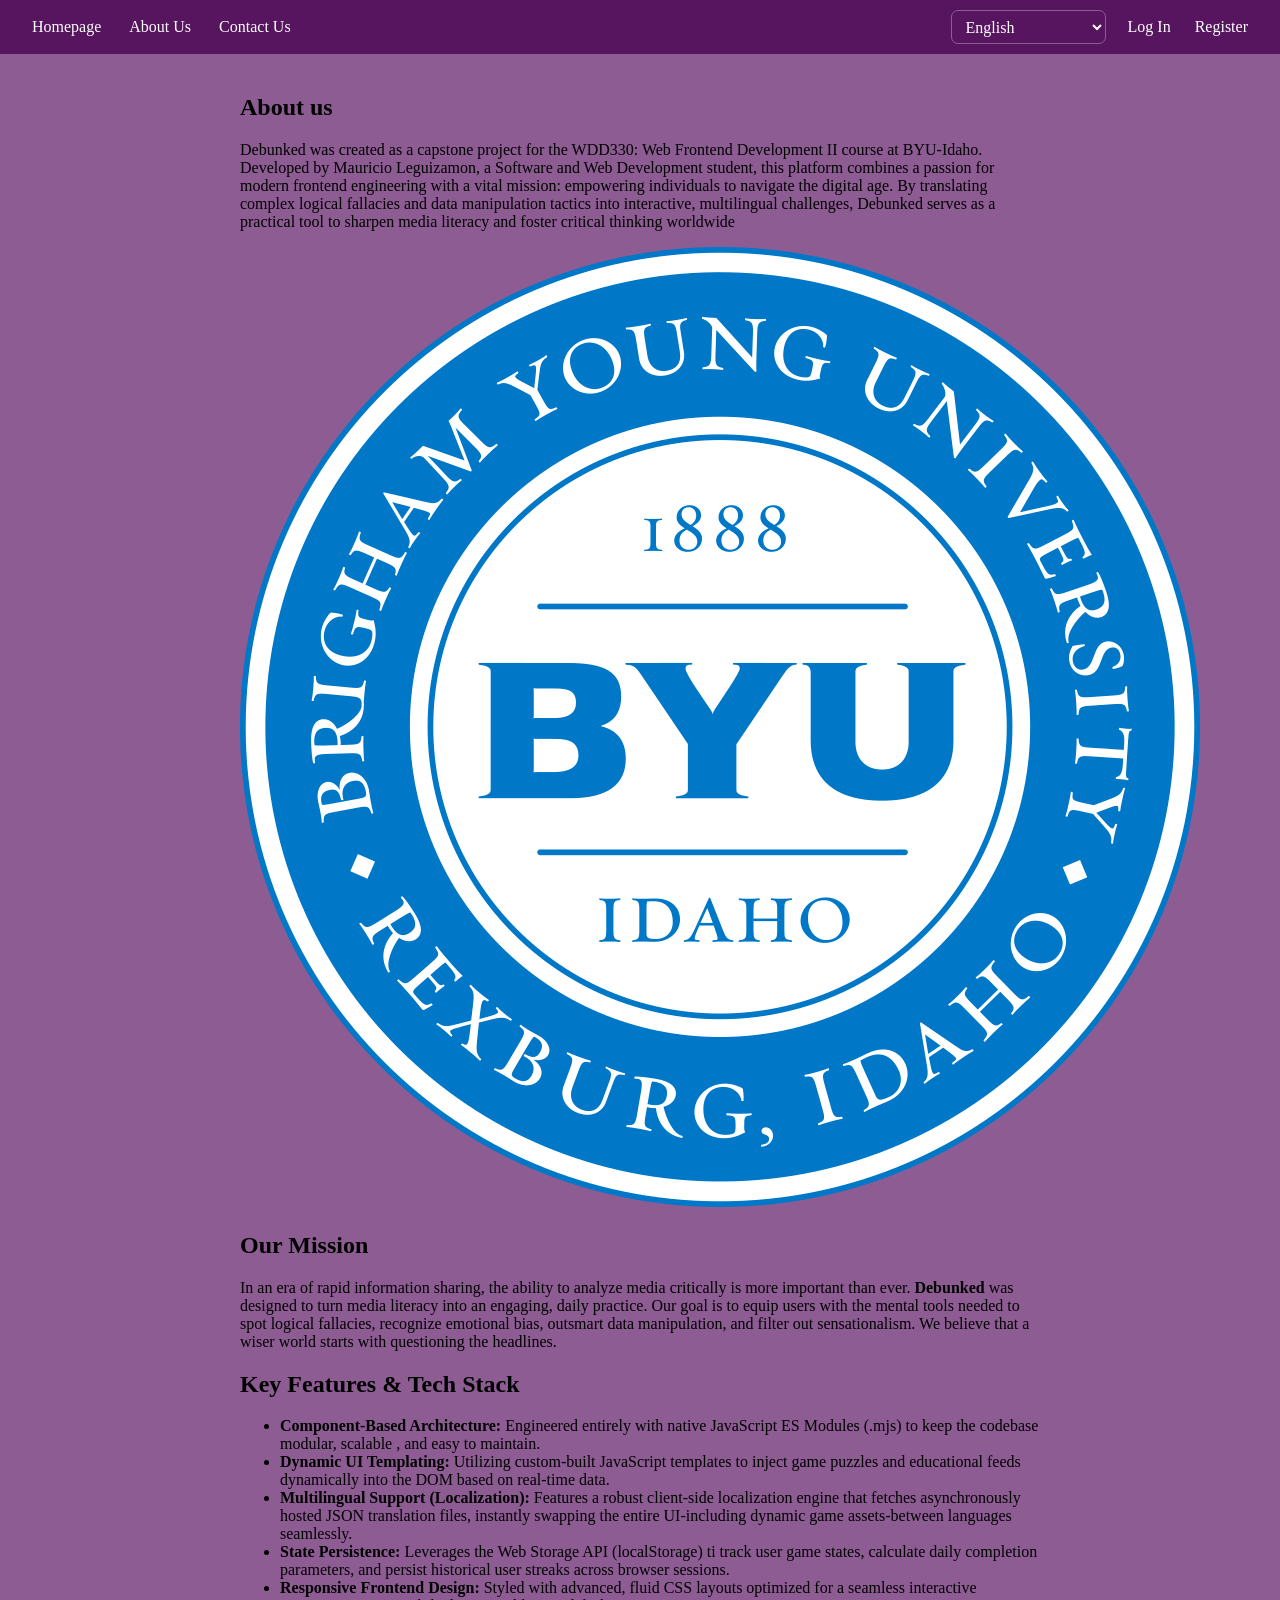
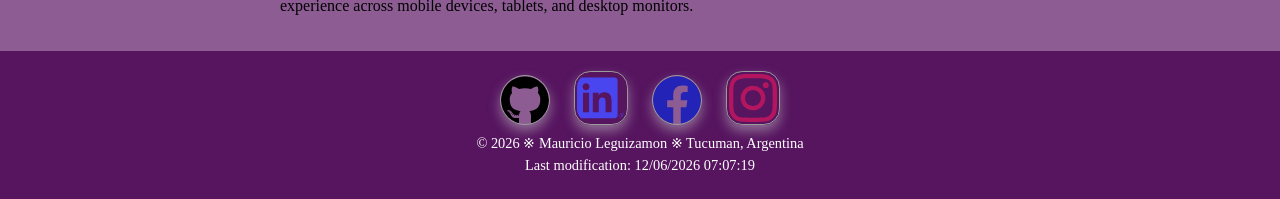
==== about-us.html @ 4e918b2a "language feature fix, about-us.html, contact.html" ====
<!DOCTYPE html>
<html lang="en">
<head>
    <meta charset="UTF-8">
    <meta name="viewport" content="width=device-width, initial-scale=1.0">
    <meta name="author" content="Mauricio Leguizamon">
    <meta name="description" content="A website to grow your wisdom! Learn how to discern between good and bad content from any type of content. From Instagram post to CNN news!">
    <title>Debunked - Homepage</title>
    <link rel="stylesheet" href="css/styles.css">
    <script src="js/main.mjs" type="module"></script>
</head>
<body>
    <header>
        <nav class="navBar">
            <section class="siteLinks">
                <a href="https://mauricioleg.github.io/Final--Project/" data-i18n="nav_homepage">Homepage</a>
                <a href="https://mauricioleg.github.io/Final--Project/about-us.html" data-i18n="nav_about">About Us</a>
                <a href="https://mauricioleg.github.io/Final--Project/contact.html" data-i18n="nav_contact">Contact Us</a>
            </section>
            <section class="log-lang">
                <select id="language-selector">
                    🌐
                    <option value="en">English</option>
                    <option value="es-419">Español (Latam)</option>
                    <option value="es-Es">Español (España)</option>
                    <option value="pt-BR">Português</option>
                    <option value="ja">日本語</option>
                    <option value="ko">한국어</option>
                </select>
                <a href="#" data-i18n="nav_login">Log In</a>
                <a href="#" data-i18n="nav_register">Register</a>
            </section>
        </nav>
    </header>

    <main class="about-container">
        <section class="about-intro">
            <h1>About us</h1>
            <p>Debunked was created as a capstone project for the WDD330: Web Frontend Development II course at BYU-Idaho. 
                Developed by Mauricio Leguizamon, a Software and Web Development student, this platform combines a passion 
                for modern frontend engineering with a vital mission: empowering individuals to navigate the digital age. 
                By translating complex logical fallacies and data manipulation tactics into interactive, multilingual 
                challenges, Debunked serves as a practical tool to sharpen media literacy and foster critical thinking worldwide</p>
            <img src="images/Brigham_Young_University–Idaho_medallion.svg.png" alt="BYU-Idaho logo">
        </section>
        <section class="about-mission">
            <h2>Our Mission</h2>
            <p>In an era of rapid information sharing, the ability to analyze media critically is more important than ever.
                 <strong>Debunked</strong> was designed to turn media literacy into an engaging, daily practice. Our goal is to equip users 
                 with the mental tools needed to spot logical fallacies, recognize emotional bias, outsmart data 
                 manipulation, and filter out sensationalism. We believe that a wiser world starts with questioning the headlines.</p>
        </section>
        <section class="about-tech">
            <h2>Key Features & Tech Stack</h2>
            <ul class="tech-list">
                <li><strong>Component-Based Architecture:</strong> Engineered entirely with native JavaScript ES Modules (.mjs) to keep the codebase modular, scalable , and easy to maintain.</li>
                <li><strong>Dynamic UI Templating:</strong> Utilizing custom-built JavaScript templates to inject game puzzles and educational feeds dynamically into the DOM based on real-time data.</li>
                <li><strong>Multilingual Support (Localization):</strong> Features a robust client-side localization engine that fetches asynchronously hosted JSON translation files, instantly swapping the entire UI-including dynamic game assets-between languages seamlessly.</li>
                <li><strong>State Persistence:</strong> Leverages the Web Storage API (localStorage) ti track user game states, calculate daily completion parameters, and persist historical user streaks across browser sessions.</li>
                <li><strong>Responsive Frontend Design:</strong> Styled with advanced, fluid CSS layouts optimized for a seamless interactive experience across mobile devices, tablets, and desktop monitors.</li>
            </ul>
        </section>
    </main>

    <footer>
        <div class="container">
            <a href="https://github.com/MauricioLeg" target="_blank"><img src="images/github.svg" alt="Link to personal GitHub page" class="round"></a>
            <a href="https://www.linkedin.com/in/mauricio-leguizamon-2504292a5/" target="_blank"><img src="images/linkedin.svg" alt="Link to personal LinkedIn page" class="square"></a>
            <a href="https://www.facebook.com/mauricio.leguizamon.731" target="_blank"><img src="images/facebook.svg" alt="Link to personal Facebook page" class="round"></a>
            <a href="https://www.instagram.com/leguizamon2337/" target="_blank"><img src="images/instagram.svg" alt="Link to personal Instagram page" class="square"></a>
        </div>
        <div class="info">
            <p>© <span id="currentyear"></span> ※ Mauricio Leguizamon ※ Tucuman, Argentina</p>
            <p id="lastModified"></p>
        </div>
    </footer>
</body>
</html>
---- css/styles.css ----
:root {
    --primary-color: #571560;
    --secondary-color: #8d5c93;
    --third-color: #a8a8a8;
    --accent-color-1: #ffffff;
    --accent-color-2: #000000;
    --font-base: 'Segoe UI';

}
body {
    margin: 0;
    padding: 0;
    box-sizing: border-box;
    font-family: var(--font-base);
    display: flex;
    flex-direction: column;
    min-height: 100vh;
    background-color: var(--secondary-color);
}

/********************** Navigation bar style **********************/
.navBar {
    display: flex;
    justify-content: space-between;
    background-color: var(--primary-color);
    padding: 10px 20px;
    margin: 0;
    align-items: center;
    align-self: center;
}
.navBar a,
.navBar p {
    color: var(--accent-color-1);
    text-decoration: none;
    padding: 8px 12px;
}
.navBar a:hover {
    background-color: #6d1a78;
}

.log-lang {
    display: flex;
}
#language {
    background-color: var(--primary-color);
    border: none;
    font-size: large;
}

/*********************** Main content ***********************/
main {
    flex: 1;
    max-width: 800px;
    width: 100%;
    margin: 0 auto;
    padding: 20px;
}
.puzzle-card {
    background-color: var(--third-color);
    color: var(--accent-color-2);
    border: 2px solid var(--secondary-color);
    border-radius: 12px;
    padding: 25px;
    box-shadow: 0 4px 10px rgba(0, 0, 0, 0.05);
    text-align: center;
    margin-bottom: 30px;
}
.headline {
    font-size: 1.3rem;
    font-weight: 600;
    font-style: italic;
    margin: 20px 0;
    color: var(--accent-color-2);
    line-height: 1.5;
}
.choices {
    display: grid;
    grid-template-columns: repeat(auto-fit, minmax(180px, 1fr));
    gap: 15px;
    margin: 25px 0;
}
.choice-btn {
    background-color: var(--accent-color-1);
    color: var(--primary-color);
    border: 2px solid var(--third-color);
    padding: 12px 20px;
    font-size: 1rem;
    font-weight: bold;
    border-radius: 9px;
    cursor: pointer;
    transition: all 0.2s ease;
}
.choice-btn:hover {
    background-color: var(--secondary-color);
    color: var(--accent-color-2);
}

#feedback {
    margin-top: 20px;
    padding: 15px;
    border-radius: 8px;
    font-weight: 500;
    line-height: 1.4;
}
.feedback-success {
    background-color: #e8f5e9;
    color: var(--accent-color-2);
    border: 1px solid var(--third-color);
}
.feedback-error {
    background-color: #ffebee;
    color: #830000;
    border: 1px solid #000000;
}
.hidden {
    display: none;
}

/************** News Section **************/
.news-section {
    margin-top: 40px;
}
.section-title {
    color: var(--accent-color-1);
    font-size: 1.5rem;
    margin-bottom: 20px;
    border-bottom: 2px solid var(--primary-color);
    padding-bottom: 8px;
}
.news-grid {
    display: grid;
    grid-template-columns: repeat(auto-fit, minmax(300px, 1fr));
    gap: 20px;
}
.news-card {
    background-color: var(--accent-color-1);
    border-radius: 8px;
    padding: 20px;
    box-shadow: 0 4px 10px rgba(0, 0, 0, 0.1);
    display: flex;
    flex-direction: column;
    justify-content: space-between;
}
.news-card h3 {
    margin-top: 0;
    color: var(--accent-color-2);
    font-size: 1.2rem;
}
.news-snippet {
    color: #444;
    font-size: 0.95rem;
    line-height: 1.4;
    margin-bottom: 20px;
}
.read-more-btn {
    align-self: flex-start;
    color: var(--accent-color-1);
    text-decoration: none;
    font-weight: bold;
    font-size: 0.9rem;
    transition: color 0.2s ease;
}
.read-more-btn:hover {
    color: var(--secondary-color);
}

/************** Footer  **************/
footer {
    background-color: var(--primary-color);
    color: var(--accent-color-1);
    padding: 20px;
    text-align: center;
}

footer a {
    color: var(--accent-color-1);
    margin: 0 10px;
    text-decoration: none;
    font-size: 1.2rem;
    display: inline-block;
    transition: color 0.3s ease, transform 0.3s ease;
}
footer a img {
    border: 1px solid #9b9b9b;
    box-shadow: 0 6px 12px rgba(200, 200, 200, 0.5);
    transition: box-shadow 0.3s ease;
}
.round {
    background-color: var(--secondary-color);
    border-radius: 50%;
}
.square {
    border-radius: 30%;
    padding: 2px;
}
footer a img:hover {
    color: var(--accent-color-2);
    transform: scale(1.1);
    box-shadow: 0 10px 20px rgba(200, 200, 200, 0.6);
}
footer .container {
    margin-top: auto;
}
.info p {
    margin: 5px 0;
    font-size: 0.9rem;
}

/*********** Language Selector ***********/
#language-selector {
    background-color: var(--primary-color);
    color: var(--accent-color-1);
    border: 1px solid var(--secondary-color);
    border-radius: 7px;
    padding: 6px 10px;
    font-size: 1rem;
    font-family: var(--font-base);
    cursor: pointer;
    outline: none;
    margin-right: 10px;
}
#language-selector {
    background-color: var(--primary-color);
    color: var(--accent-color-1);
}
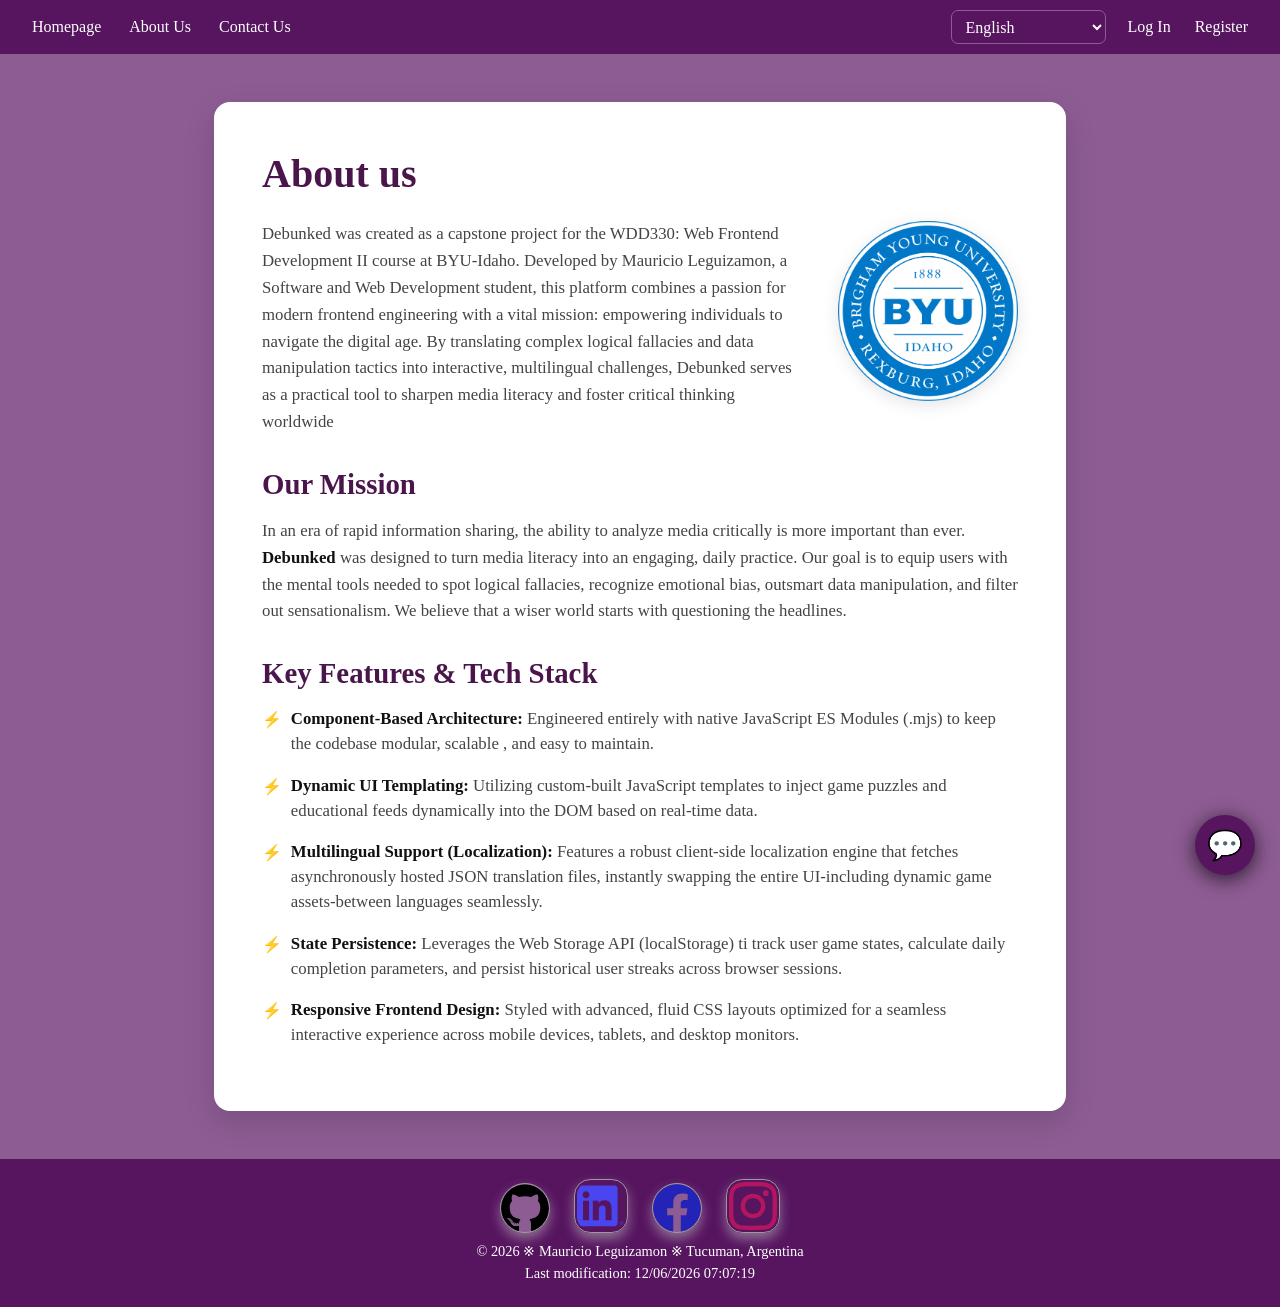
==== commit a204c369: "contact us modal, about us css" ====
--- a/about-us.html
+++ b/about-us.html
@@ -34,32 +34,36 @@
     </header>
 
     <main class="about-container">
-        <section class="about-intro">
-            <h1>About us</h1>
-            <p>Debunked was created as a capstone project for the WDD330: Web Frontend Development II course at BYU-Idaho. 
-                Developed by Mauricio Leguizamon, a Software and Web Development student, this platform combines a passion 
-                for modern frontend engineering with a vital mission: empowering individuals to navigate the digital age. 
-                By translating complex logical fallacies and data manipulation tactics into interactive, multilingual 
-                challenges, Debunked serves as a practical tool to sharpen media literacy and foster critical thinking worldwide</p>
-            <img src="images/Brigham_Young_University–Idaho_medallion.svg.png" alt="BYU-Idaho logo">
-        </section>
-        <section class="about-mission">
-            <h2>Our Mission</h2>
-            <p>In an era of rapid information sharing, the ability to analyze media critically is more important than ever.
-                 <strong>Debunked</strong> was designed to turn media literacy into an engaging, daily practice. Our goal is to equip users 
-                 with the mental tools needed to spot logical fallacies, recognize emotional bias, outsmart data 
-                 manipulation, and filter out sensationalism. We believe that a wiser world starts with questioning the headlines.</p>
-        </section>
-        <section class="about-tech">
-            <h2>Key Features & Tech Stack</h2>
-            <ul class="tech-list">
-                <li><strong>Component-Based Architecture:</strong> Engineered entirely with native JavaScript ES Modules (.mjs) to keep the codebase modular, scalable , and easy to maintain.</li>
-                <li><strong>Dynamic UI Templating:</strong> Utilizing custom-built JavaScript templates to inject game puzzles and educational feeds dynamically into the DOM based on real-time data.</li>
-                <li><strong>Multilingual Support (Localization):</strong> Features a robust client-side localization engine that fetches asynchronously hosted JSON translation files, instantly swapping the entire UI-including dynamic game assets-between languages seamlessly.</li>
-                <li><strong>State Persistence:</strong> Leverages the Web Storage API (localStorage) ti track user game states, calculate daily completion parameters, and persist historical user streaks across browser sessions.</li>
-                <li><strong>Responsive Frontend Design:</strong> Styled with advanced, fluid CSS layouts optimized for a seamless interactive experience across mobile devices, tablets, and desktop monitors.</li>
-            </ul>
-        </section>
+        <div class="about-card">
+            <h1 data-i18n="about-title">About us</h1>
+            <section class="about-intro">
+                <div class="about-logo-wrapper">
+                    <img src="images/Brigham_Young_University–Idaho_medallion.svg.png" alt="BYU-Idaho logo" width="200" height="200">
+                </div>
+                <p>Debunked was created as a capstone project for the WDD330: Web Frontend Development II course at BYU-Idaho. 
+                    Developed by Mauricio Leguizamon, a Software and Web Development student, this platform combines a passion 
+                    for modern frontend engineering with a vital mission: empowering individuals to navigate the digital age. 
+                    By translating complex logical fallacies and data manipulation tactics into interactive, multilingual 
+                    challenges, Debunked serves as a practical tool to sharpen media literacy and foster critical thinking worldwide</p>
+            </section>
+            <section class="about-mission">
+                <h2 data-i18n="about-mission-title">Our Mission</h2>
+                <p>In an era of rapid information sharing, the ability to analyze media critically is more important than ever.
+                    <strong>Debunked</strong> was designed to turn media literacy into an engaging, daily practice. Our goal is to equip users 
+                    with the mental tools needed to spot logical fallacies, recognize emotional bias, outsmart data 
+                    manipulation, and filter out sensationalism. We believe that a wiser world starts with questioning the headlines.</p>
+            </section>
+            <section class="about-tech">
+                <h2 data-i18n="about-tech-title">Key Features & Tech Stack</h2>
+                <ul class="tech-list">
+                    <li><strong>Component-Based Architecture:</strong> Engineered entirely with native JavaScript ES Modules (.mjs) to keep the codebase modular, scalable , and easy to maintain.</li>
+                    <li><strong>Dynamic UI Templating:</strong> Utilizing custom-built JavaScript templates to inject game puzzles and educational feeds dynamically into the DOM based on real-time data.</li>
+                    <li><strong>Multilingual Support (Localization):</strong> Features a robust client-side localization engine that fetches asynchronously hosted JSON translation files, instantly swapping the entire UI-including dynamic game assets-between languages seamlessly.</li>
+                    <li><strong>State Persistence:</strong> Leverages the Web Storage API (localStorage) ti track user game states, calculate daily completion parameters, and persist historical user streaks across browser sessions.</li>
+                    <li><strong>Responsive Frontend Design:</strong> Styled with advanced, fluid CSS layouts optimized for a seamless interactive experience across mobile devices, tablets, and desktop monitors.</li>
+                </ul>
+            </section>
+        </div>
     </main>
 
     <footer>
@@ -74,5 +78,33 @@
             <p id="lastModified"></p>
         </div>
     </footer>
+    <button id="contact-btn" title="Contact Us">💬</button>
+
+    <div id="contact-modal" class="modal-overlay hidden">
+        <div class="modal-card">
+            <button id="close-btn" class="close-btn">&times;</button>
+            <h2 data-i18n="contact-title">Get in Touch</h2>
+            <form id="contact-form" novalidate>
+                <div class="form-group">
+                    <label for="email" data-i18n="contact-label-email">Email</label>
+                    <input type="email" id="email" required placeholder="your.email@example.com">
+                </div>
+                <div class="form-group">
+                    <label for="message-type" data-i18n="contact-label-purpose">Purpose</label>
+                    <select id="message-type">
+                        <option value="feedback" data-i18n="contact-feedback">General Feedback</option>
+                        <option value="bug" data-i18n="contact-bug">Report a Bug</option>
+                        <option value="suggestion" data-i18n="contact-suggestion">Suggest a Headline</option>
+                    </select>
+                </div>
+                <div class="form-group">
+                    <label for="message" data-i18n="contact-message">Message</label>
+                    <textarea id="message" rows="4" required placeholder="Write your message here"></textarea>
+                </div>
+                    <button type="submit" class="submit-btn" data-i18n="contact-btn-submit">Send Message</button>
+            </form>
+            <div id="form-feedback" class="hidden"></div>
+        </div>
+    </div>
 </body>
 </html>
--- a/css/styles.css
+++ b/css/styles.css
@@ -222,4 +222,262 @@
 #language-selector {
     background-color: var(--primary-color);
     color: var(--accent-color-1);
+}
+
+/***************** Contact us Modal *****************/
+#contact-btn {
+    position: fixed;
+    bottom: 25px;
+    right: 25px;
+    background-color: var(--primary-color, #4a154b);
+    color: white;
+    border: none;
+    border-radius: 50%;
+    width: 60px;
+    height: 60px;
+    font-size: 1.8rem;
+    cursor: pointer;
+    box-shadow: 0 4px 20px rgba(0, 0, 0, 0.7);
+    z-index: 999;
+    transition: transform 0.2s ease, background-color 0.2s ease;
+    display: flex;
+    justify-content: center;
+    align-items: center;
+}
+#contact-btn:hover {
+    transform: scale(1.1);
+    background-color: #360f37;
+}
+.modal-overlay {
+    position: fixed;
+    top: 0;
+    left: 0;
+    width: 100%;
+    height: 100%;
+    background-color: rgba(0, 0, 0, 0.5);
+    backdrop-filter: blur(5px);
+    display: flex;
+    justify-content: center;
+    align-items: center;
+    z-index: 1000;
+}
+.modal-card {
+    background: #ffffff;
+    padding: 2.5rem;
+    border-radius: 20px;
+    width: 90%;
+    max-width: 460px;
+    position: relative;
+    box-shadow: 0 15px 35px rgba(0, 0, 0, 0.3);
+    font-family: inherit;
+    box-sizing: border-box;
+}
+.modal-card h2 {
+    color: #4a154b;
+    font-size: 2.2rem;
+    font-weight: 800;
+    text-align: center;
+    margin-top: 0;
+    margin-bottom: 1.8rem;
+}
+.form-group {
+    display: flex;
+    flex-direction: column;
+    align-items: flex-start;
+    margin-bottom: 1.2rem;
+    width: 100%;
+}
+.form-group label {
+    font-weight: 700;
+    color: #111111;
+    margin-bottom: 0.4rem;
+    font-size: 0.95rem;
+}
+.form-group input, 
+.form-group select, 
+.form-group textarea {
+    width: 100%;
+    padding: 0.75rem 1rem;
+    border: 2px solid #222222;
+    border-radius: 10px;
+    font-size: 1rem;
+    font-family: inherit;
+    box-sizing: border-box;
+    outline: none;
+    transition: border-color 0.2s, box-shadow 0.2s;
+}
+.form-group select {
+    appearance: none;
+    -webkit-appearance: none;
+    -moz-appearance: none;
+    background-image: url("data:image/svg+xml;charset=UTF-8,%3csvg xmlns='http://www.w3.org/2000/svg' viewBox='0 0 24 24' fill='none' stroke='%23222222' stroke-width='2' stroke-linecap='round' stroke-linejoin='round'%3e%3cpolyline points='6 9 12 15 18 9'%3e%3c/polyline%3e%3c/svg%3e");
+    background-repeat: no-repeat;
+    background-position: right 1rem center;
+    background-size: 1.2rem;
+    padding-right: 2.5rem;
+}
+.form-group textarea {
+    resize: none;
+}
+.form-group input:focus, 
+.form-group select:focus, 
+.form-group textarea:focus {
+    border-color: #4a154b;
+    box-shadow: 0 0 0 4px rgba(74, 21, 75, 0.15);
+}
+.submit-btn {
+    width: 100%;
+    background-color: #4a154b;
+    color: #ffffff;
+    border: none;
+    border-radius: 50px;
+    padding: 0.9rem;
+    font-size: 1.1rem;
+    font-weight: 700;
+    cursor: pointer;
+    margin-top: 0.5rem;
+    box-shadow: 0 4px 12px rgba(74, 21, 75, 0.3);
+    transition: background-color 0.2s, transform 0.1s;
+}
+.submit-btn:hover {
+    background-color: #360f37;
+}
+.submit-btn:active {
+    transform: scale(0.98);
+}
+.close-btn {
+    position: absolute;
+    top: 20px;
+    right: 20px;
+    background: none;
+    border: none;
+    font-size: 1.8rem;
+    cursor: pointer;
+    color: #555555;
+    line-height: 1;
+    transition: color 0.2s;
+}
+.close-btn:hover {
+    color: #000000;
+}
+#form-feedback {
+    margin-top: 1.2rem;
+    padding: 0.75rem;
+    border-radius: 10px;
+    text-align: center;
+    font-weight: bold;
+    font-size: 0.95rem;
+}
+#form-feedback.success {
+    background-color: #e6f4ea;
+    color: #137333;
+}
+#form-feedback.error {
+    background-color: #fce8e6;
+    color: #c5221f;
+}
+.hidden {
+    display: none;
+}
+
+/************** About us page **************/
+.about-container {
+    max-width: 900px;
+    margin: 3rem auto;
+    padding: 0 1.5rem;
+    box-sizing: border-box;
+}
+
+/* Clear Glassmorphism / Minimal Card Wrap */
+.about-card {
+    background-color: #ffffff;
+    color: #222222;
+    padding: 3rem;
+    border-radius: 16px;
+    box-shadow: 0 10px 30px rgba(0, 0, 0, 0.15);
+}
+
+/* Headings Typography */
+.about-card h1 {
+    color: #4a154b;
+    font-size: 2.5rem;
+    font-weight: 800;
+    margin-top: 0;
+    margin-bottom: 1.5rem;
+}
+
+.about-card h2 {
+    color: #4a154b;
+    font-size: 1.8rem;
+    font-weight: 700;
+    margin-top: 2rem;
+    margin-bottom: 1rem;
+}
+
+/* Base Paragraph Typography */
+.about-card p {
+    font-size: 1.05rem;
+    line-height: 1.6;
+    color: #444444;
+    margin-bottom: 1.2rem;
+}
+
+.about-card strong {
+    color: #111111;
+}
+
+/* --- THE TEXT SURROUNDING MIXIN FIX --- */
+
+/* Parent Container ensuring floats behave nicely */
+.about-intro {
+    display: block; /* Turns off any Flexbox/Grid behavior */
+    width: 100%;
+}
+
+/* Float the logo layout box to the right side */
+.about-logo-wrapper {
+    float: right;
+    margin-left: 2rem;      /* Creates a breathing buffer on the left of the image */
+    margin-bottom: 1rem;    /* Creates a breathing buffer below the image */
+    max-width: 180px;       /* Constrains size nicely */
+    width: 100%;
+}
+
+/* Logo Image Attributes */
+.about-logo-wrapper img {
+    width: 100%;
+    height: auto;
+    display: block;
+    filter: drop-shadow(0 4px 8px rgba(0, 0, 0, 0.1));
+}
+
+/* Essential Reset: Prevents elements below from accidentally sliding up into the float */
+.about-divider {
+    clear: both; 
+    border: none;
+    border-top: 2px solid #eeeeee;
+    margin: 2.5rem 0;
+}
+
+/* --- Tech Stack Features Formatting --- */
+.tech-list {
+    list-style: none;
+    padding-left: 0;
+}
+
+.tech-list li {
+    font-size: 1.05rem;
+    line-height: 1.5;
+    margin-bottom: 1rem;
+    padding-left: 1.8rem;
+    position: relative;
+    color: #444444;
+}
+
+.tech-list li::before {
+    content: "⚡";
+    position: absolute;
+    left: 0;
+    top: 2px;
+    font-size: 1rem;
 }
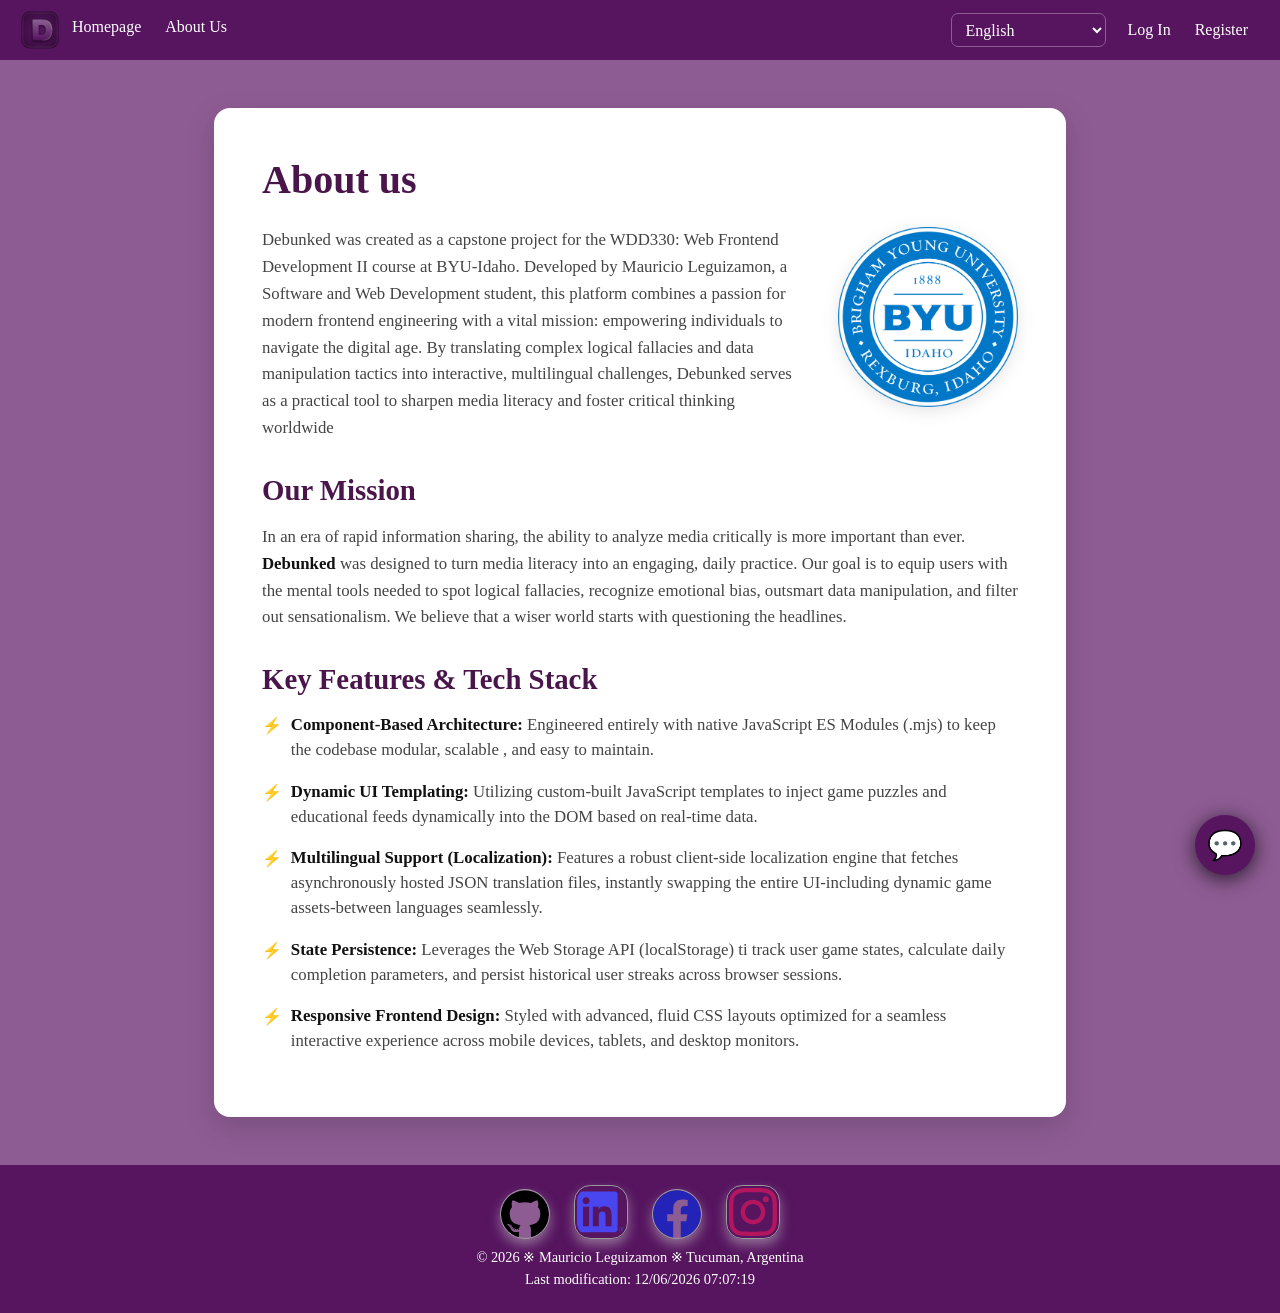
==== commit 0e5fc6a9: "debunked icon, page title and navbar" ====
--- a/about-us.html
+++ b/about-us.html
@@ -5,6 +5,7 @@
     <meta name="viewport" content="width=device-width, initial-scale=1.0">
     <meta name="author" content="Mauricio Leguizamon">
     <meta name="description" content="A website to grow your wisdom! Learn how to discern between good and bad content from any type of content. From Instagram post to CNN news!">
+    <link rel="icon" href="images/debunked.svg">
     <title>Debunked - Homepage</title>
     <link rel="stylesheet" href="css/styles.css">
     <script src="js/main.mjs" type="module"></script>
@@ -13,9 +14,9 @@
     <header>
         <nav class="navBar">
             <section class="siteLinks">
+                <img src="images/debunked.svg" alt="Debunked icon" width=" 40px" height="40px">
                 <a href="https://mauricioleg.github.io/Final--Project/" data-i18n="nav_homepage">Homepage</a>
                 <a href="https://mauricioleg.github.io/Final--Project/about-us.html" data-i18n="nav_about">About Us</a>
-                <a href="https://mauricioleg.github.io/Final--Project/contact.html" data-i18n="nav_contact">Contact Us</a>
             </section>
             <section class="log-lang">
                 <select id="language-selector">
--- a/css/styles.css
+++ b/css/styles.css
@@ -45,6 +45,10 @@
     background-color: var(--primary-color);
     border: none;
     font-size: large;
+}
+.siteLinks {
+    display: flex;
+    justify-content: center;
 }
 
 /*********************** Main content ***********************/
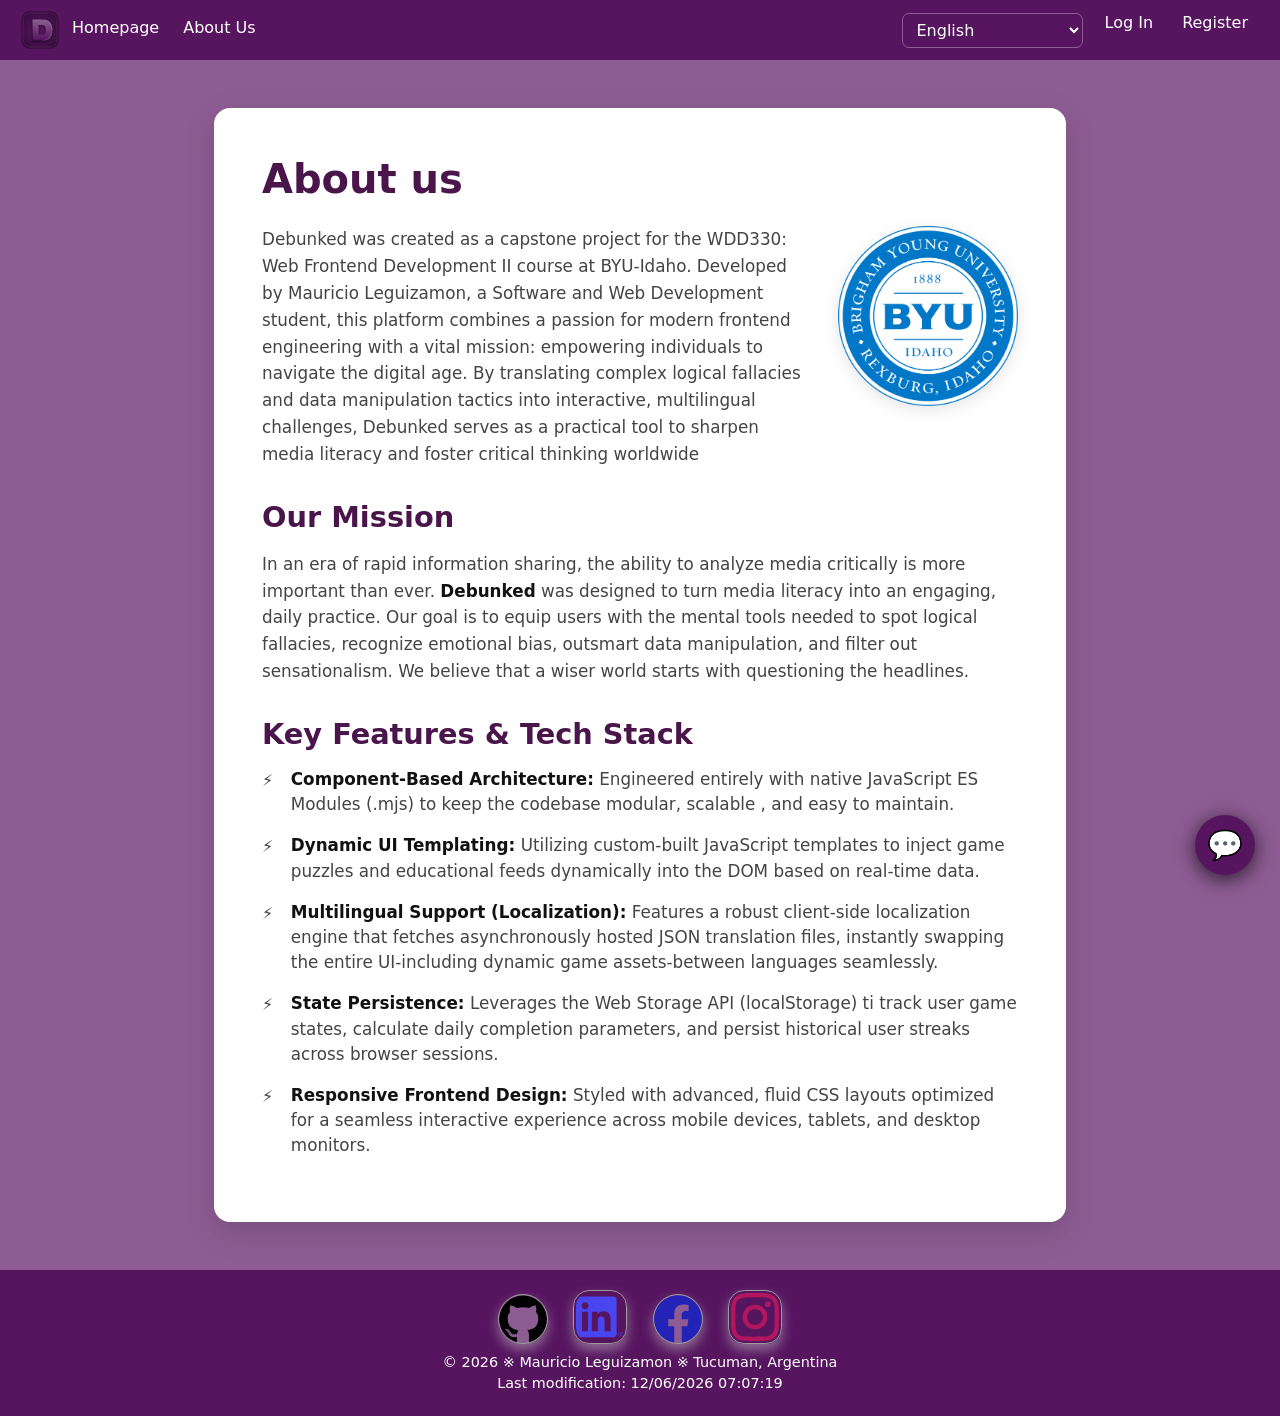
==== commit ce0af656: "logout button added" ====
--- a/about-us.html
+++ b/about-us.html
@@ -23,13 +23,15 @@
                     🌐
                     <option value="en">English</option>
                     <option value="es-419">Español (Latam)</option>
-                    <option value="es-Es">Español (España)</option>
+                    <option value="es-ES">Español (España)</option>
                     <option value="pt-BR">Português</option>
                     <option value="ja">日本語</option>
                     <option value="ko">한국어</option>
                 </select>
-                <a href="#" data-i18n="nav_login">Log In</a>
-                <a href="#" data-i18n="nav_register">Register</a>
+                <div id="auth-nav-container">
+                    <a href="#" id="nav-login" data-i18n="nav_login">Log In</a>
+                    <a href="#" id="nav-register" data-i18n="nav_register">Register</a>
+                </div>
             </section>
         </nav>
     </header>
@@ -107,5 +109,36 @@
             <div id="form-feedback" class="hidden"></div>
         </div>
     </div>
+    <div id="auth-modal" class="modal-overlay hidden">
+        <div class="modal-card">
+            <button id="auth-close-btn" class="close-btn">&times;</button>
+            <h2 id="auth-title">Register</h2>
+
+            <form id="auth-form" novalidate>
+                <div class="form-group">
+                    <label for="auth-username">Username</label>
+                    <input type="text" id="auth-username" required placeholder="Choose a username">
+                </div>
+                
+                <div class="form-group" id="auth-age-group">
+                    <label for="auth-age">Age</label>
+                    <input type="number" id="auth-age" required placeholder="Your age" min="13">
+                </div>
+
+                <div class="form-group">
+                    <label for="auth-password">Password</label>
+                    <input type="password" id="auth-password" required placeholder="Enter password">
+                </div>
+
+                <button type="submit" class="submit-btn" id="auth-submit-btn">Create Account</button>
+            </form>
+            
+            <p class="auth-toggle-container">
+                <a href="#" id="auth-toggle-link">Already have an account? Log in here</a>
+            </p>
+
+            <div id="auth-feedback" class="auth-feedback hidden"></div>
+        </div>
+    </div>
 </body>
 </html>
--- a/css/styles.css
+++ b/css/styles.css
@@ -4,7 +4,7 @@
     --third-color: #a8a8a8;
     --accent-color-1: #ffffff;
     --accent-color-2: #000000;
-    --font-base: 'Segoe UI';
+    --font-base: 'Segoe UI', system-ui, -apple-system, sans-serif;
 
 }
 body {
@@ -49,6 +49,46 @@
 .siteLinks {
     display: flex;
     justify-content: center;
+}
+
+/************** User profile button styling **************/
+.user-profile-menu {
+    position: relative;
+    display: inline-block;
+}
+.nav-username-btn {
+    background: none;
+    border: none;
+    color: var(--text-color, #ffffff);
+    font-size: 1rem;
+    font-weight: bold;
+    cursor: pointer;
+    padding: 5px 10px;
+}
+.dropdown-content {
+    position: absolute;
+    right: 0;
+    top: 100%;
+    background-color: #ffffff;
+    box-shadow: 0px 4px 12px rgba(0, 0, 0, 0.15);
+    border-radius: 6px;
+    min-width: 120px;
+    z-index: 1000;
+    overflow: hidden;
+}
+.dropdown-content a {
+    color: #333333 !important;
+    padding: 10px 15px;
+    text-decoration: none;
+    display: block;
+    font-size: 0.9rem;
+    text-align: right;
+}
+.dropdown-content a:hover {
+    background-color: #f1f1f1;
+}
+.hidden {
+    display: none;
 }
 
 /*********************** Main content ***********************/
@@ -222,10 +262,6 @@
     cursor: pointer;
     outline: none;
     margin-right: 10px;
-}
-#language-selector {
-    background-color: var(--primary-color);
-    color: var(--accent-color-1);
 }
 
 /***************** Contact us Modal *****************/
@@ -391,8 +427,6 @@
     padding: 0 1.5rem;
     box-sizing: border-box;
 }
-
-/* Clear Glassmorphism / Minimal Card Wrap */
 .about-card {
     background-color: #ffffff;
     color: #222222;
@@ -400,8 +434,6 @@
     border-radius: 16px;
     box-shadow: 0 10px 30px rgba(0, 0, 0, 0.15);
 }
-
-/* Headings Typography */
 .about-card h1 {
     color: #4a154b;
     font-size: 2.5rem;
@@ -409,7 +441,6 @@
     margin-top: 0;
     margin-bottom: 1.5rem;
 }
-
 .about-card h2 {
     color: #4a154b;
     font-size: 1.8rem;
@@ -417,58 +448,42 @@
     margin-top: 2rem;
     margin-bottom: 1rem;
 }
-
-/* Base Paragraph Typography */
 .about-card p {
     font-size: 1.05rem;
     line-height: 1.6;
     color: #444444;
     margin-bottom: 1.2rem;
 }
-
 .about-card strong {
     color: #111111;
 }
-
-/* --- THE TEXT SURROUNDING MIXIN FIX --- */
-
-/* Parent Container ensuring floats behave nicely */
 .about-intro {
-    display: block; /* Turns off any Flexbox/Grid behavior */
-    width: 100%;
-}
-
-/* Float the logo layout box to the right side */
+    display: block;
+    width: 100%;
+}
 .about-logo-wrapper {
     float: right;
-    margin-left: 2rem;      /* Creates a breathing buffer on the left of the image */
-    margin-bottom: 1rem;    /* Creates a breathing buffer below the image */
-    max-width: 180px;       /* Constrains size nicely */
-    width: 100%;
-}
-
-/* Logo Image Attributes */
+    margin-left: 2rem;
+    margin-bottom: 1rem;
+    max-width: 180px;
+    width: 100%;
+}
 .about-logo-wrapper img {
     width: 100%;
     height: auto;
     display: block;
     filter: drop-shadow(0 4px 8px rgba(0, 0, 0, 0.1));
 }
-
-/* Essential Reset: Prevents elements below from accidentally sliding up into the float */
 .about-divider {
     clear: both; 
     border: none;
     border-top: 2px solid #eeeeee;
     margin: 2.5rem 0;
 }
-
-/* --- Tech Stack Features Formatting --- */
 .tech-list {
     list-style: none;
     padding-left: 0;
 }
-
 .tech-list li {
     font-size: 1.05rem;
     line-height: 1.5;
@@ -477,11 +492,40 @@
     position: relative;
     color: #444444;
 }
-
 .tech-list li::before {
     content: "⚡";
     position: absolute;
     left: 0;
     top: 2px;
     font-size: 1rem;
+}
+
+/******************* Auth Modal style *******************/
+.auth-toggle-container {
+    text-align: center;
+    margin-top: 15px;
+}
+.auth-toggle-link {
+    text-decoration: none;
+    transition: color 0.2s ease;
+}
+.auth-toggle-link:hover {
+    color: #360f37;
+    text-decoration: underline;
+}
+.auth-feedback {
+    margin-top: 15px;
+    text-align: center;
+    padding: 10px;
+    border-radius: 8px;
+}
+.auth-feedback.success {
+    background-color: #e6f4ea;
+    color: #137333;
+    border: 1px solid #137333;
+}
+.auth-feedback.error {
+    background-color: #fce8e6;
+    color: #c5221f;
+    border: 1px solid #c5221f;
 }
